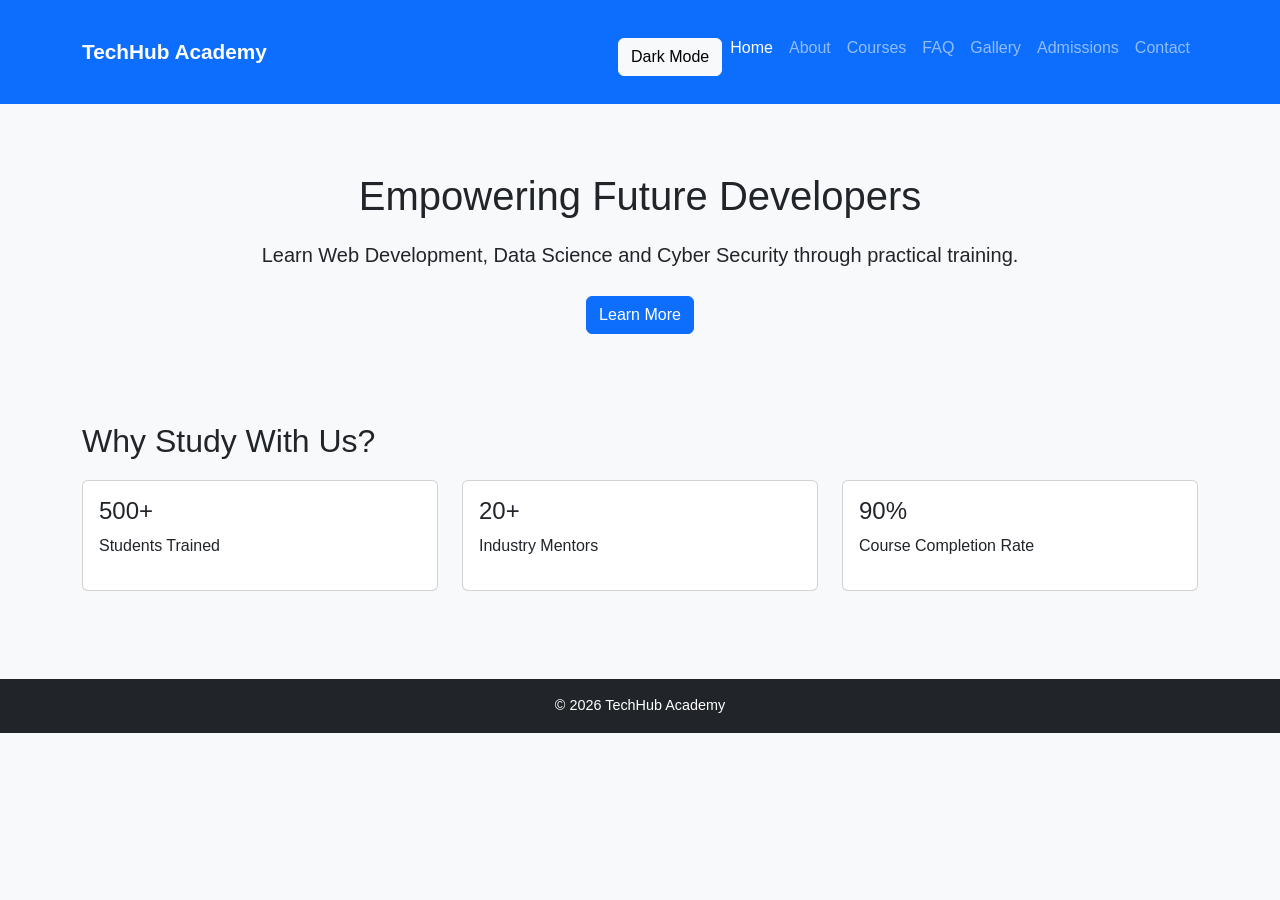
==== index.html @ f57adde9 "Add academy statistics section" ====
<!DOCTYPE html>
<html lang="en">
<head>
    <meta charset="UTF-8">
    <meta name="viewport" content="width=device-width, initial-scale=1.0">
    <title>TechHub Academy</title>

    <link href="https://cdn.jsdelivr.net/npm/bootstrap@5.3.3/dist/css/bootstrap.min.css" rel="stylesheet">

    <link rel="stylesheet" href="css/style.css">
</head>

<body>

<nav class="navbar navbar-expand-lg navbar-dark bg-primary">
  <div class="container">

    <a class="navbar-brand" href="index.html">
      TechHub Academy
    </a>

    <button class="navbar-toggler"
            type="button"
            data-bs-toggle="collapse"
            data-bs-target="#navbarNav">

      <span class="navbar-toggler-icon"></span>

    </button>

    <div class="collapse navbar-collapse" id="navbarNav">

     <ul class="navbar-nav ms-auto">

        <button
class="btn btn-light ms-3"
onclick="toggleDarkMode()">

Dark Mode

</button>
    <li class="nav-item">
        <a class="nav-link active" href="index.html">Home</a>
    </li>

    <li class="nav-item">
        <a class="nav-link" href="about.html">About</a>
    </li>

    <li class="nav-item">
        <a class="nav-link" href="courses.html">Courses</a>
    </li>

    <li class="nav-item">
        <a class="nav-link" href="faq.html">FAQ</a>
    </li>

    <li class="nav-item">
    <a class="nav-link" href="gallery.html">Gallery</a>
</li>

<li class="nav-item">
    <a class="nav-link" href="admissions.html">Admissions</a>
</li>

    <li class="nav-item">
        <a class="nav-link" href="contact.html">Contact</a>
    </li>



        
      </ul>

    </div>

  </div>
</nav>

<div class="container mt-5 text-center">

    <h1>Empowering Future Developers</h1>

    <p class="lead">
        Learn Web Development, Data Science and Cyber Security through practical training.
    </p>

    <a href="about.html" class="btn btn-primary">
        Learn More
    </a>

</div>

<section class="container mt-5">

    <h2>Why Study With Us?</h2>

    <div class="row">

        <div class="col-md-4">
            <div class="card p-3">
                <h4>500+</h4>
                <p>Students Trained</p>
            </div>
        </div>

        <div class="col-md-4">
            <div class="card p-3">
                <h4>20+</h4>
                <p>Industry Mentors</p>
            </div>
        </div>

        <div class="col-md-4">
            <div class="card p-3">
                <h4>90%</h4>
                <p>Course Completion Rate</p>
            </div>
        </div>

    </div>

</section>

<footer class="bg-dark text-white text-center p-3 mt-5">
    © 2026 TechHub Academy
</footer>

<script src="js/script.js"></script>

<script src="https://cdn.jsdelivr.net/npm/bootstrap@5.3.3/dist/js/bootstrap.bundle.min.js"></script>
</body>
</html>
---- css/style.css ----
body{
    font-family: Arial, sans-serif;
}

.card{
    margin-bottom:20px;
}

footer{
    background:#212529;
    color:white;
    text-align:center;
    padding:20px;
}

h1,h2{
    margin-bottom:20px;
}
.card {
    margin-bottom: 20px;
}

.container {
    padding-top: 20px;
    padding-bottom: 20px;
}

h1 {
    margin-bottom: 20px;
}

.btn {
    margin-top: 10px;
}
img {
    max-width: 100%;
    height: auto;
}
.navbar-brand {
    font-weight: bold;
    font-size: 1.3rem;
}

.card {
    transition: transform 0.3s ease;
}

.card:hover {
    transform: translateY(-5px);
}

.btn {
    transition: 0.3s ease;
}

footer {
    font-size: 0.9rem;
}

body {
    background-color: #f8f9fa;
}
.dark-mode {
    background-color: #212529;
    color: white;
}

.dark-mode .card {
    background-color: #343a40;
    color: white;
}

.dark-mode footer {
    background-color: black;
}
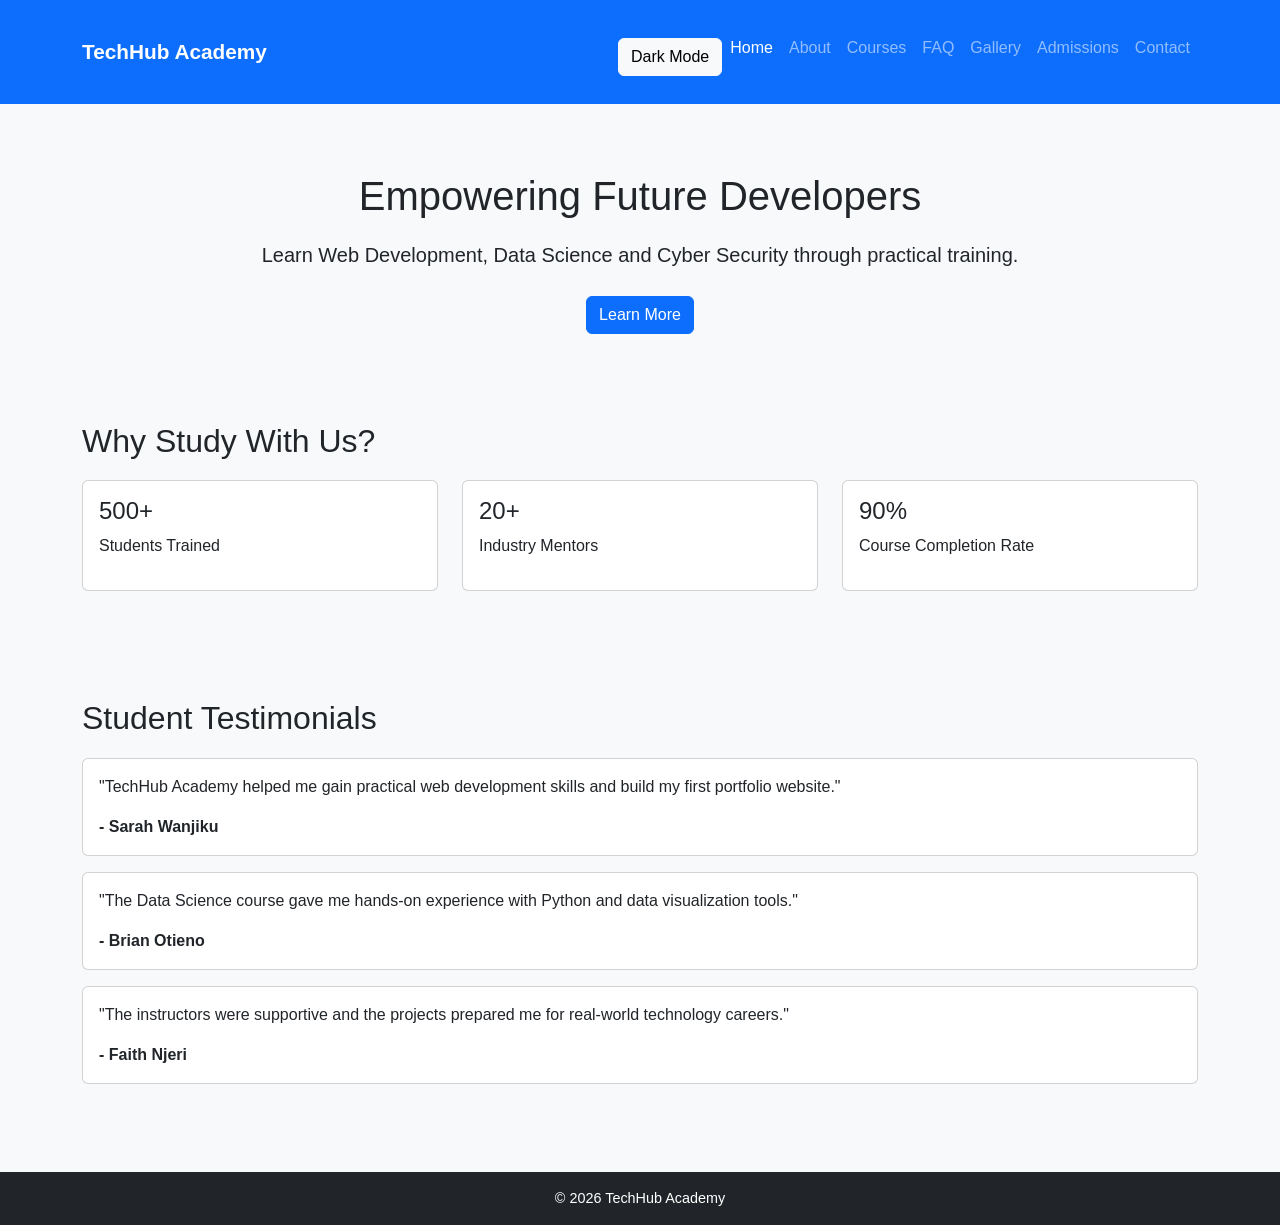
==== commit ff611e29: "Add student testimonials section" ====
--- a/index.html
+++ b/index.html
@@ -122,6 +122,36 @@
 
 </section>
 
+<section class="container mt-5">
+
+    <h2>Student Testimonials</h2>
+
+    <div class="card p-3 mb-3">
+        <p>
+            "TechHub Academy helped me gain practical web development skills
+            and build my first portfolio website."
+        </p>
+        <strong>- Sarah Wanjiku</strong>
+    </div>
+
+    <div class="card p-3 mb-3">
+        <p>
+            "The Data Science course gave me hands-on experience with Python
+            and data visualization tools."
+        </p>
+        <strong>- Brian Otieno</strong>
+    </div>
+
+    <div class="card p-3">
+        <p>
+            "The instructors were supportive and the projects prepared me
+            for real-world technology careers."
+        </p>
+        <strong>- Faith Njeri</strong>
+    </div>
+
+</section>
+
 <footer class="bg-dark text-white text-center p-3 mt-5">
     © 2026 TechHub Academy
 </footer>
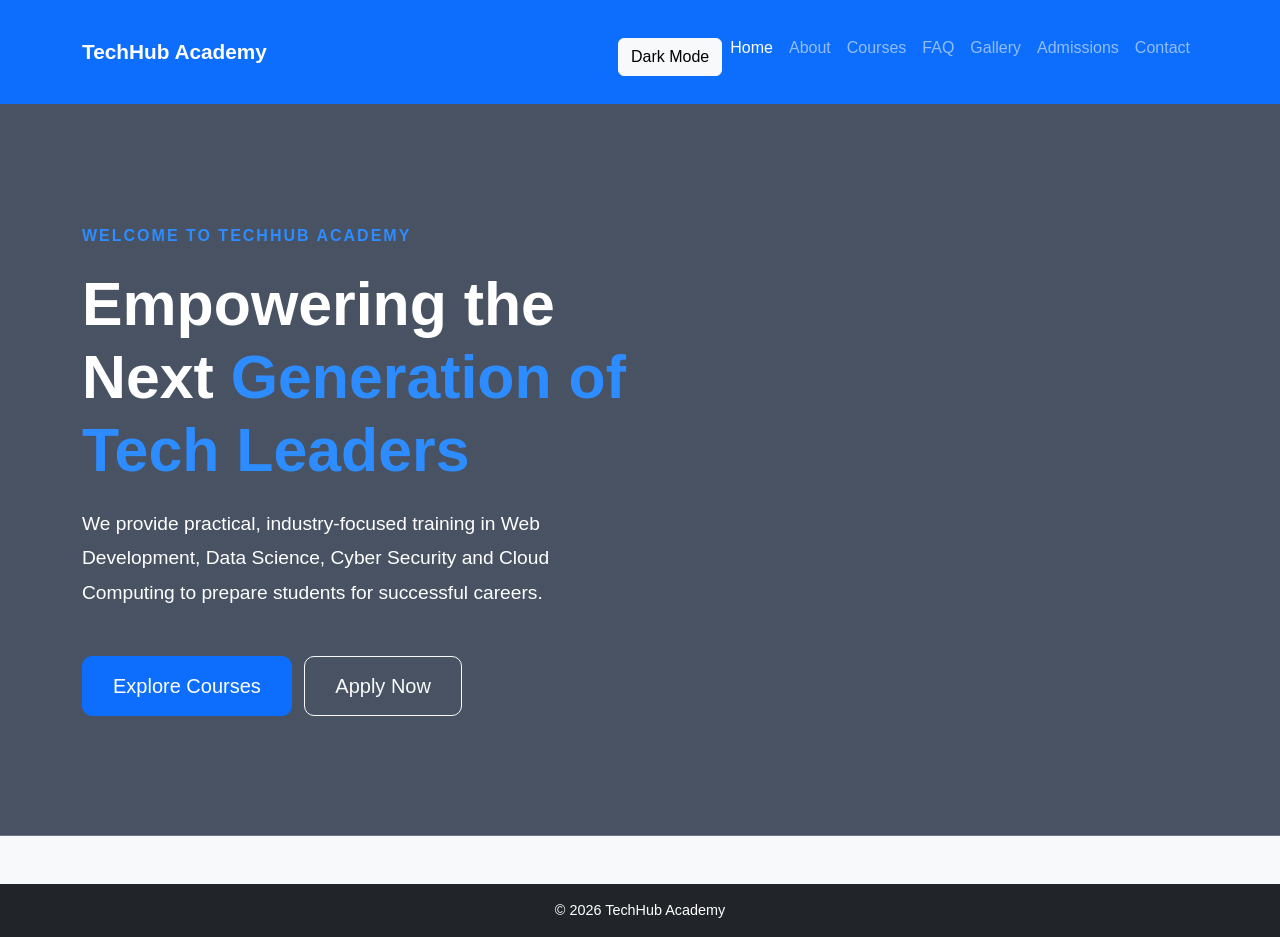
==== commit 5287fc75: "Redesign homepage" ====
--- a/index.html
+++ b/index.html
@@ -60,7 +60,7 @@
 </li>
 
 <li class="nav-item">
-    <a class="nav-link" href="admissions.html">Admissions</a>
+    <a class="nav-link" href="admission.html">Admissions</a>
 </li>
 
     <li class="nav-item">
@@ -77,77 +77,53 @@
   </div>
 </nav>
 
-<div class="container mt-5 text-center">
 
-    <h1>Empowering Future Developers</h1>
 
-    <p class="lead">
-        Learn Web Development, Data Science and Cyber Security through practical training.
-    </p>
+<section class="hero">
 
-    <a href="about.html" class="btn btn-primary">
-        Learn More
-    </a>
+    <div class="hero-overlay">
 
-</div>
+        <div class="container">
 
-<section class="container mt-5">
+            <div class="row align-items-center">
 
-    <h2>Why Study With Us?</h2>
+                <div class="col-lg-6">
 
-    <div class="row">
+                    <p class="hero-small">
+                        WELCOME TO TECHHUB ACADEMY
+                    </p>
 
-        <div class="col-md-4">
-            <div class="card p-3">
-                <h4>500+</h4>
-                <p>Students Trained</p>
+                    <h1>
+                        Empowering the Next
+                        <span>Generation of Tech Leaders</span>
+                    </h1>
+
+                    <p class="hero-text">
+                        We provide practical, industry-focused training in
+                        Web Development, Data Science, Cyber Security and
+                        Cloud Computing to prepare students for successful careers.
+                    </p>
+
+                    <a href="courses.html"
+                       class="btn btn-primary btn-lg">
+
+                        Explore Courses
+
+                    </a>
+
+                    <a href="contact.html"
+                       class="btn btn-outline-light btn-lg ms-2">
+
+                        Apply Now
+
+                    </a>
+
+                </div>
+
             </div>
+
         </div>
 
-        <div class="col-md-4">
-            <div class="card p-3">
-                <h4>20+</h4>
-                <p>Industry Mentors</p>
-            </div>
-        </div>
-
-        <div class="col-md-4">
-            <div class="card p-3">
-                <h4>90%</h4>
-                <p>Course Completion Rate</p>
-            </div>
-        </div>
-
-    </div>
-
-</section>
-
-<section class="container mt-5">
-
-    <h2>Student Testimonials</h2>
-
-    <div class="card p-3 mb-3">
-        <p>
-            "TechHub Academy helped me gain practical web development skills
-            and build my first portfolio website."
-        </p>
-        <strong>- Sarah Wanjiku</strong>
-    </div>
-
-    <div class="card p-3 mb-3">
-        <p>
-            "The Data Science course gave me hands-on experience with Python
-            and data visualization tools."
-        </p>
-        <strong>- Brian Otieno</strong>
-    </div>
-
-    <div class="card p-3">
-        <p>
-            "The instructors were supportive and the projects prepared me
-            for real-world technology careers."
-        </p>
-        <strong>- Faith Njeri</strong>
     </div>
 
 </section>
--- a/css/style.css
+++ b/css/style.css
@@ -72,4 +72,76 @@
 
 .dark-mode footer {
     background-color: black;
+}
+
+.hero{
+
+    background-image:
+    linear-gradient(rgba(4,18,40,.72),rgba(4,18,40,.72)),
+    url("images/hero.jpg");
+
+    background-size:cover;
+
+    background-position:center;
+
+    min-height:600px;
+
+    display:flex;
+
+    align-items:center;
+
+    color:white;
+
+}
+
+.hero-overlay{
+
+    width:100%;
+
+    padding:100px 0;
+
+}
+
+.hero-small{
+
+    color:#2d8cff;
+
+    font-weight:700;
+
+    letter-spacing:2px;
+
+}
+
+.hero h1{
+
+    font-size:3.8rem;
+
+    font-weight:700;
+
+    margin:20px 0;
+
+}
+
+.hero span{
+
+    color:#2d8cff;
+
+}
+
+.hero-text{
+
+    font-size:1.2rem;
+
+    line-height:1.8;
+
+    margin-bottom:35px;
+
+}
+
+.hero .btn{
+
+    padding:14px 30px;
+
+    border-radius:10px;
+
 }
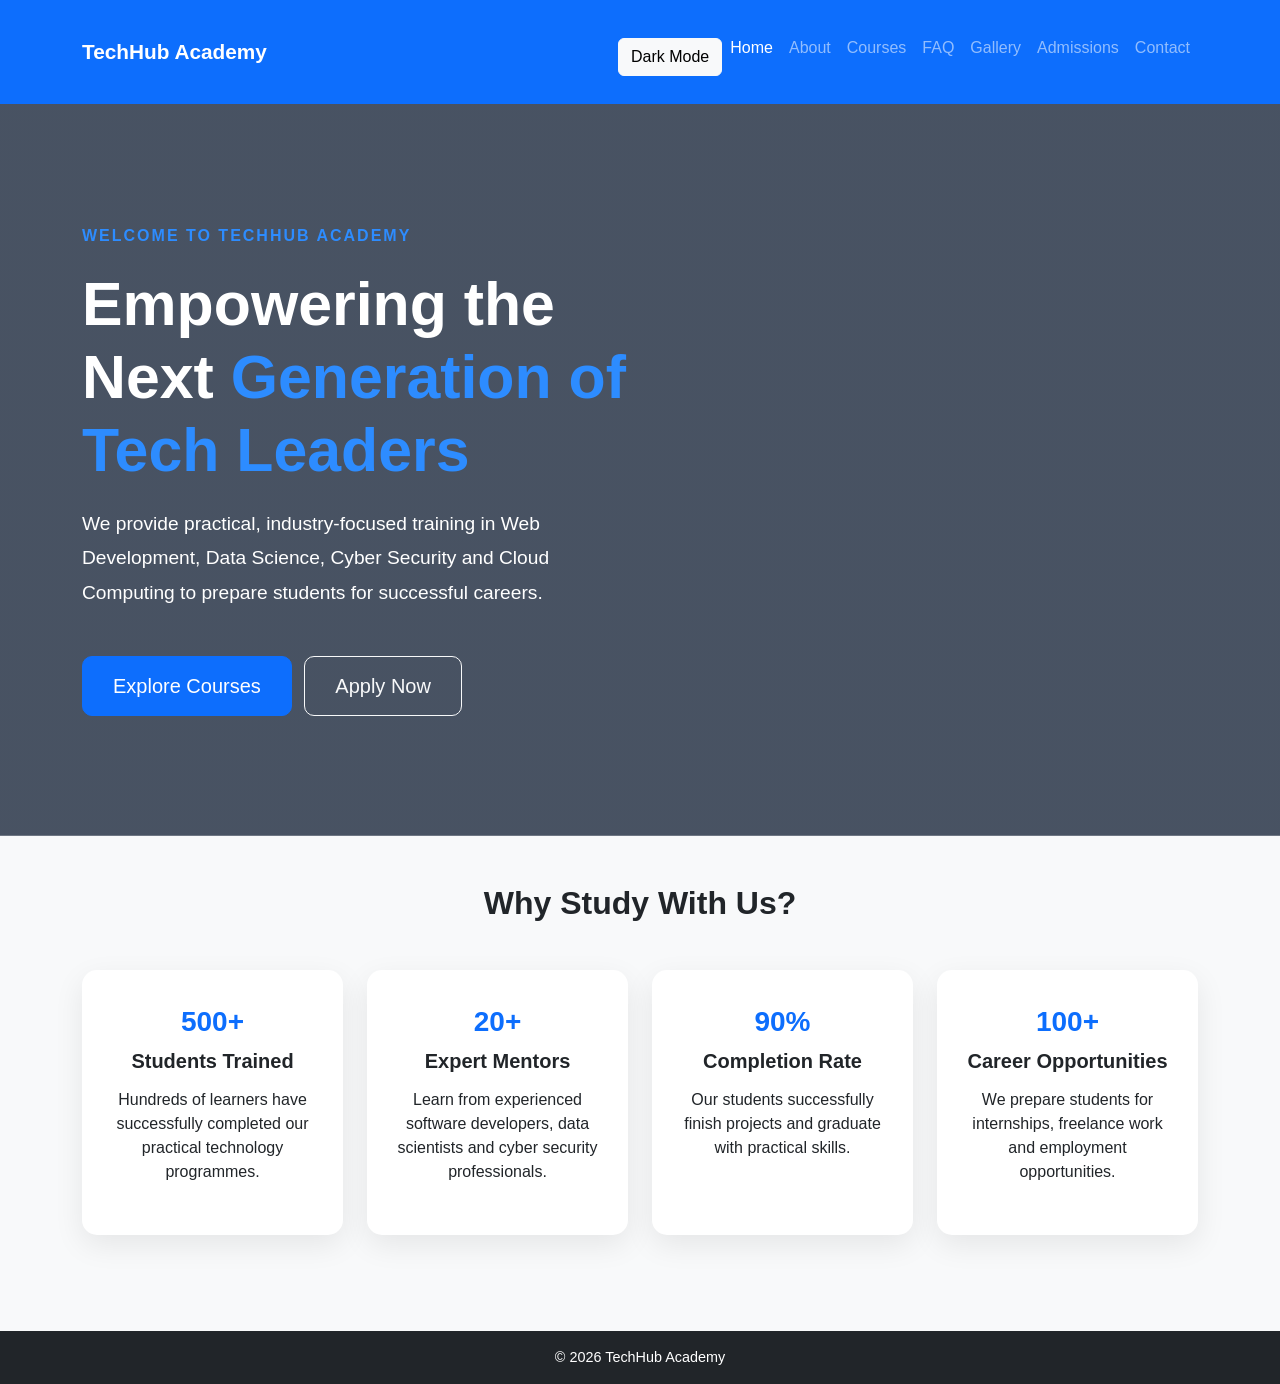
==== commit 3d1d776c: "Redesign homepage feature cards" ====
--- a/index.html
+++ b/index.html
@@ -127,7 +127,93 @@
     </div>
 
 </section>
-
+<section class="container py-5">
+
+    <h2 class="text-center mb-5 fw-bold">
+        Why Study With Us?
+    </h2>
+
+    <div class="row g-4">
+
+        <div class="col-md-3">
+
+            <div class="feature-card text-center">
+
+                <i class="bi bi-people-fill feature-icon"></i>
+
+                <h3>500+</h3>
+
+                <h5>Students Trained</h5>
+
+                <p>
+                    Hundreds of learners have successfully completed
+                    our practical technology programmes.
+                </p>
+
+            </div>
+
+        </div>
+
+        <div class="col-md-3">
+
+            <div class="feature-card text-center">
+
+                <i class="bi bi-mortarboard-fill feature-icon"></i>
+
+                <h3>20+</h3>
+
+                <h5>Expert Mentors</h5>
+
+                <p>
+                    Learn from experienced software developers,
+                    data scientists and cyber security professionals.
+                </p>
+
+            </div>
+
+        </div>
+
+        <div class="col-md-3">
+
+            <div class="feature-card text-center">
+
+                <i class="bi bi-award-fill feature-icon"></i>
+
+                <h3>90%</h3>
+
+                <h5>Completion Rate</h5>
+
+                <p>
+                    Our students successfully finish projects
+                    and graduate with practical skills.
+                </p>
+
+            </div>
+
+        </div>
+
+        <div class="col-md-3">
+
+            <div class="feature-card text-center">
+
+                <i class="bi bi-briefcase-fill feature-icon"></i>
+
+                <h3>100+</h3>
+
+                <h5>Career Opportunities</h5>
+
+                <p>
+                    We prepare students for internships,
+                    freelance work and employment opportunities.
+                </p>
+
+            </div>
+
+        </div>
+
+    </div>
+
+</section>
 <footer class="bg-dark text-white text-center p-3 mt-5">
     © 2026 TechHub Academy
 </footer>
--- a/css/style.css
+++ b/css/style.css
@@ -78,7 +78,7 @@
 
     background-image:
     linear-gradient(rgba(4,18,40,.72),rgba(4,18,40,.72)),
-    url("images/hero.jpg");
+    url("../images/hero.jpg");
 
     background-size:cover;
 
@@ -144,4 +144,57 @@
 
     border-radius:10px;
 
+}
+
+
+.feature-card{
+
+    background:white;
+
+    padding:35px 25px;
+
+    border-radius:15px;
+
+    box-shadow:0 10px 30px rgba(0,0,0,.08);
+
+    transition:.3s;
+
+    height:100%;
+
+}
+
+.feature-card:hover{
+
+    transform:translateY(-10px);
+
+    box-shadow:0 20px 40px rgba(0,0,0,.15);
+
+}
+
+.feature-icon{
+
+    font-size:3rem;
+
+    color:#0d6efd;
+
+    margin-bottom:20px;
+
+}
+
+.feature-card h3{
+
+    color:#0d6efd;
+
+    font-weight:700;
+
+}
+
+.feature-card h5{
+
+    margin-top:10px;
+
+    margin-bottom:15px;
+
+    font-weight:600;
+
 }
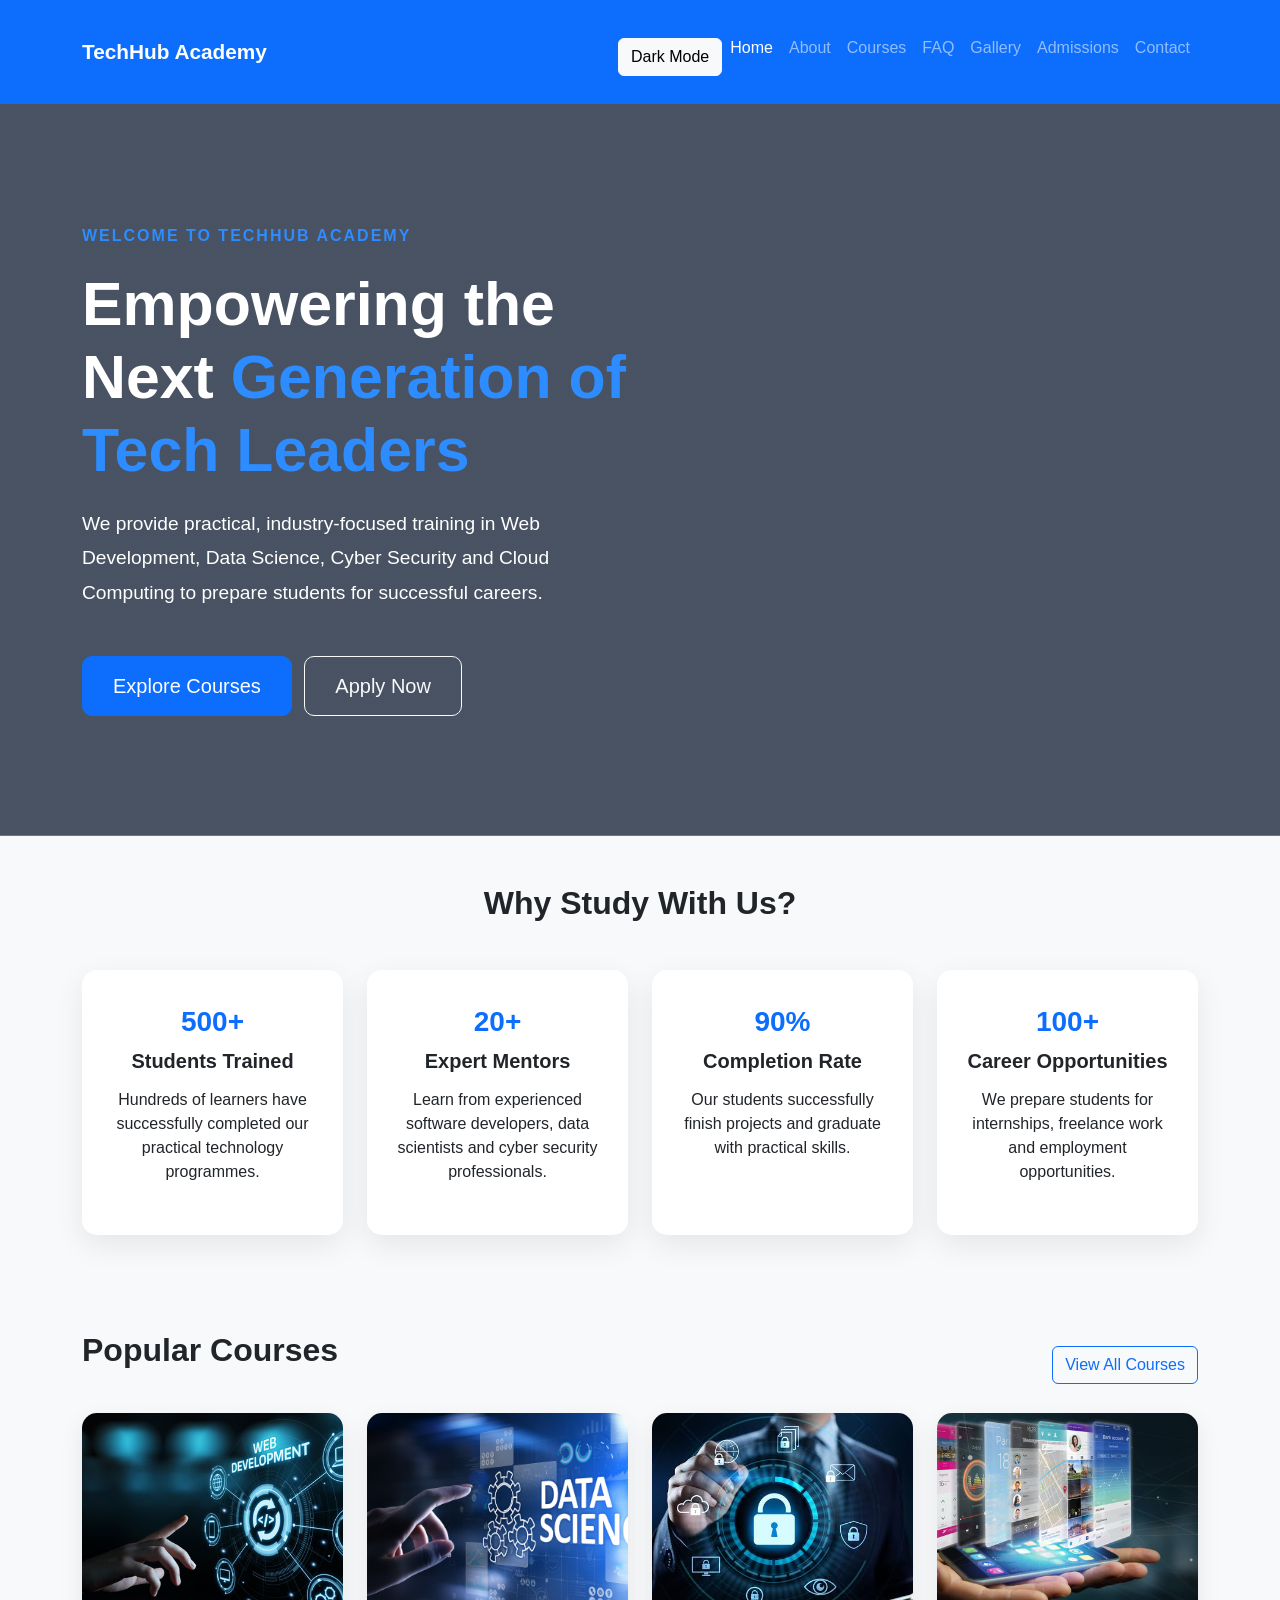
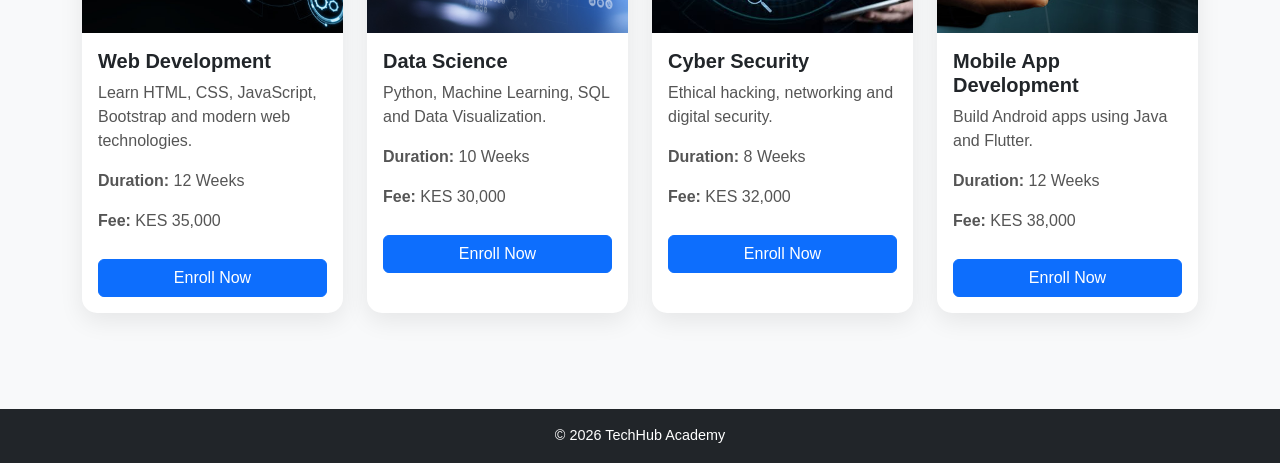
==== commit 524617fe: "Add popular courses section" ====
--- a/index.html
+++ b/index.html
@@ -214,6 +214,168 @@
     </div>
 
 </section>
+
+
+<section class="container py-5">
+
+    <div class="d-flex justify-content-between align-items-center mb-4">
+
+        <h2 class="fw-bold">
+            Popular Courses
+        </h2>
+
+        <a href="courses.html" class="btn btn-outline-primary">
+            View All Courses
+        </a>
+
+    </div>
+
+    <div class="row g-4">
+
+   
+
+        <div class="col-lg-3 col-md-6">
+
+            <div class="course-card">
+
+                <img src="images/web.jpg"
+                     class="img-fluid">
+
+                <div class="p-3">
+
+                    <h5>Web Development</h5>
+
+                    <p>
+                        Learn HTML, CSS, JavaScript,
+                        Bootstrap and modern web technologies.
+                    </p>
+
+                    <p><strong>Duration:</strong> 12 Weeks</p>
+
+                    <p><strong>Fee:</strong> KES 35,000</p>
+
+                    <a href="contact.html"
+                       class="btn btn-primary w-100">
+
+                        Enroll Now
+
+                    </a>
+
+                </div>
+
+            </div>
+
+        </div>
+
+
+
+        <div class="col-lg-3 col-md-6">
+
+            <div class="course-card">
+
+                <img src="images/data.jpg"
+                     class="img-fluid">
+
+                <div class="p-3">
+
+                    <h5>Data Science</h5>
+
+                    <p>
+                        Python, Machine Learning,
+                        SQL and Data Visualization.
+                    </p>
+
+                    <p><strong>Duration:</strong> 10 Weeks</p>
+
+                    <p><strong>Fee:</strong> KES 30,000</p>
+
+                    <a href="contact.html"
+                       class="btn btn-primary w-100">
+
+                        Enroll Now
+
+                    </a>
+
+                </div>
+
+            </div>
+
+        </div>
+
+     
+
+        <div class="col-lg-3 col-md-6">
+
+            <div class="course-card">
+
+                <img src="images/cyber.jpg"
+                     class="img-fluid">
+
+                <div class="p-3">
+
+                    <h5>Cyber Security</h5>
+
+                    <p>
+                        Ethical hacking,
+                        networking and digital security.
+                    </p>
+
+                    <p><strong>Duration:</strong> 8 Weeks</p>
+
+                    <p><strong>Fee:</strong> KES 32,000</p>
+
+                    <a href="contact.html"
+                       class="btn btn-primary w-100">
+
+                        Enroll Now
+
+                    </a>
+
+                </div>
+
+            </div>
+
+        </div>
+
+      
+
+        <div class="col-lg-3 col-md-6">
+
+            <div class="course-card">
+
+                <img src="images/mobile.jpg"
+                     class="img-fluid">
+
+                <div class="p-3">
+
+                    <h5>Mobile App Development</h5>
+
+                    <p>
+                        Build Android apps
+                        using Java and Flutter.
+                    </p>
+
+                    <p><strong>Duration:</strong> 12 Weeks</p>
+
+                    <p><strong>Fee:</strong> KES 38,000</p>
+
+                    <a href="contact.html"
+                       class="btn btn-primary w-100">
+
+                        Enroll Now
+
+                    </a>
+
+                </div>
+
+            </div>
+
+        </div>
+
+    </div>
+
+</section>
+
 <footer class="bg-dark text-white text-center p-3 mt-5">
     © 2026 TechHub Academy
 </footer>
--- a/css/style.css
+++ b/css/style.css
@@ -197,4 +197,50 @@
 
     font-weight:600;
 
+}
+
+.course-card{
+
+    background:white;
+
+    border-radius:15px;
+
+    overflow:hidden;
+
+    box-shadow:0 8px 25px rgba(0,0,0,.08);
+
+    transition:.3s;
+
+    height:100%;
+
+}
+
+.course-card:hover{
+
+    transform:translateY(-8px);
+
+    box-shadow:0 15px 35px rgba(0,0,0,.15);
+
+}
+
+.course-card img{
+
+    width:100%;
+
+    height:220px;
+
+    object-fit:cover;
+
+}
+
+.course-card h5{
+
+    font-weight:700;
+
+}
+
+.course-card p{
+
+    color:#555;
+
 }
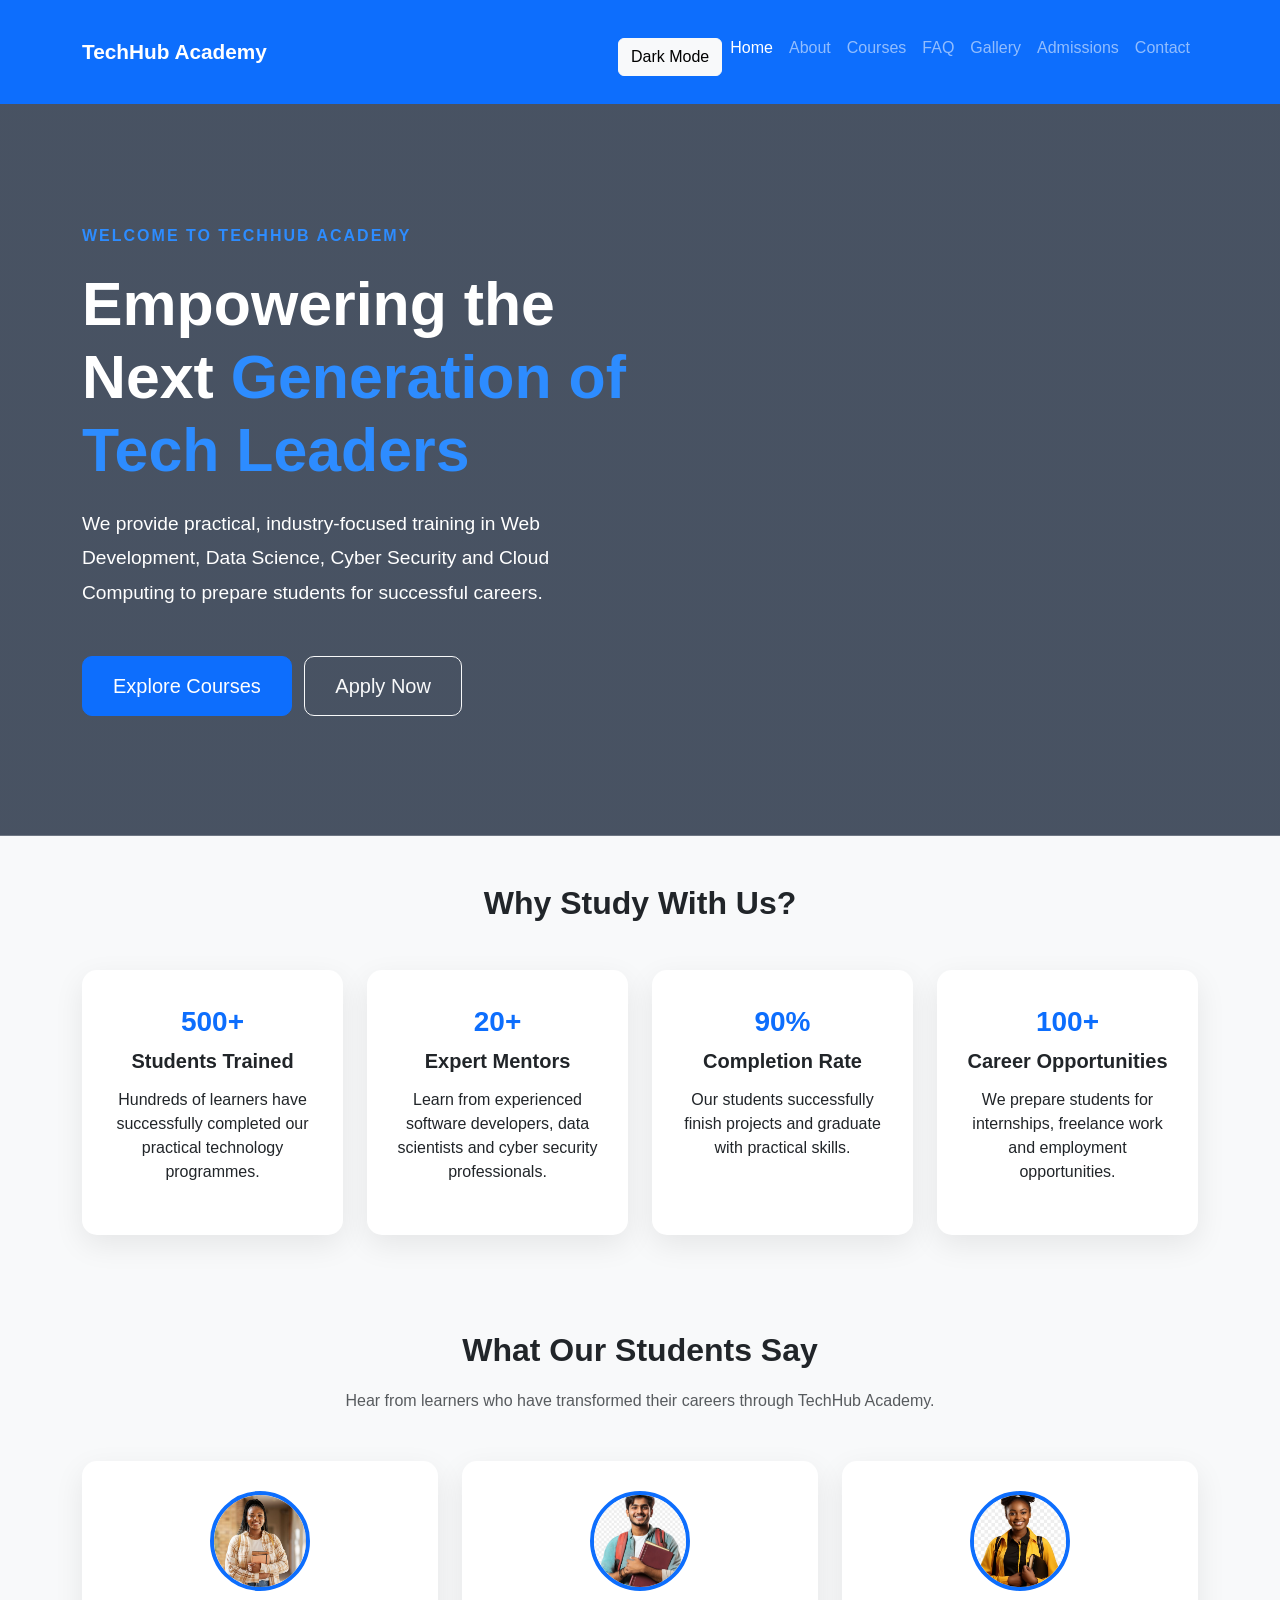
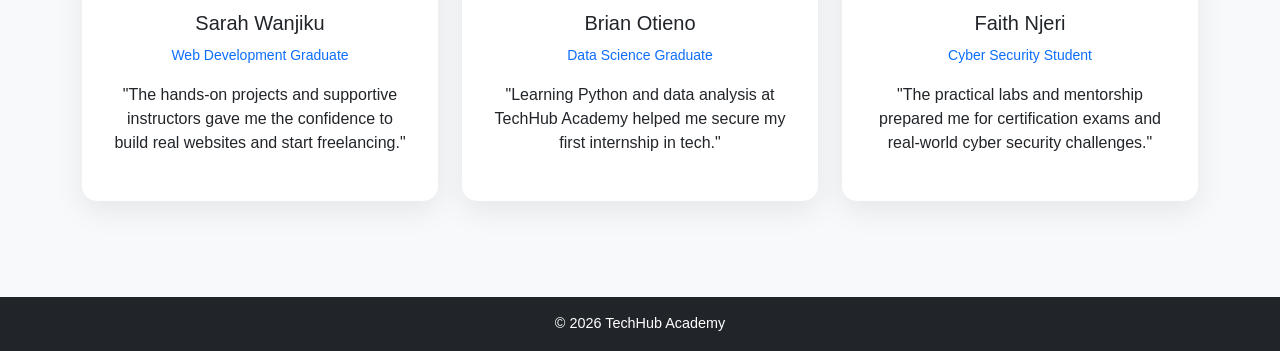
==== commit 59e10280: "Add testimonials" ====
--- a/index.html
+++ b/index.html
@@ -215,158 +215,81 @@
 
 </section>
 
-
 <section class="container py-5">
 
-    <div class="d-flex justify-content-between align-items-center mb-4">
-
-        <h2 class="fw-bold">
-            Popular Courses
-        </h2>
-
-        <a href="courses.html" class="btn btn-outline-primary">
-            View All Courses
-        </a>
+    <div class="text-center mb-5">
+
+        <h2 class="fw-bold">What Our Students Say</h2>
+
+        <p class="text-muted">
+            Hear from learners who have transformed their careers through TechHub Academy.
+        </p>
 
     </div>
 
     <div class="row g-4">
 
-   
-
-        <div class="col-lg-3 col-md-6">
-
-            <div class="course-card">
-
-                <img src="images/web.jpg"
-                     class="img-fluid">
-
-                <div class="p-3">
-
-                    <h5>Web Development</h5>
-
-                    <p>
-                        Learn HTML, CSS, JavaScript,
-                        Bootstrap and modern web technologies.
-                    </p>
-
-                    <p><strong>Duration:</strong> 12 Weeks</p>
-
-                    <p><strong>Fee:</strong> KES 35,000</p>
-
-                    <a href="contact.html"
-                       class="btn btn-primary w-100">
-
-                        Enroll Now
-
-                    </a>
-
-                </div>
-
-            </div>
-
-        </div>
-
-
-
-        <div class="col-lg-3 col-md-6">
-
-            <div class="course-card">
-
-                <img src="images/data.jpg"
-                     class="img-fluid">
-
-                <div class="p-3">
-
-                    <h5>Data Science</h5>
-
-                    <p>
-                        Python, Machine Learning,
-                        SQL and Data Visualization.
-                    </p>
-
-                    <p><strong>Duration:</strong> 10 Weeks</p>
-
-                    <p><strong>Fee:</strong> KES 30,000</p>
-
-                    <a href="contact.html"
-                       class="btn btn-primary w-100">
-
-                        Enroll Now
-
-                    </a>
-
-                </div>
-
-            </div>
-
-        </div>
-
-     
-
-        <div class="col-lg-3 col-md-6">
-
-            <div class="course-card">
-
-                <img src="images/cyber.jpg"
-                     class="img-fluid">
-
-                <div class="p-3">
-
-                    <h5>Cyber Security</h5>
-
-                    <p>
-                        Ethical hacking,
-                        networking and digital security.
-                    </p>
-
-                    <p><strong>Duration:</strong> 8 Weeks</p>
-
-                    <p><strong>Fee:</strong> KES 32,000</p>
-
-                    <a href="contact.html"
-                       class="btn btn-primary w-100">
-
-                        Enroll Now
-
-                    </a>
-
-                </div>
-
-            </div>
-
-        </div>
-
-      
-
-        <div class="col-lg-3 col-md-6">
-
-            <div class="course-card">
-
-                <img src="images/mobile.jpg"
-                     class="img-fluid">
-
-                <div class="p-3">
-
-                    <h5>Mobile App Development</h5>
-
-                    <p>
-                        Build Android apps
-                        using Java and Flutter.
-                    </p>
-
-                    <p><strong>Duration:</strong> 12 Weeks</p>
-
-                    <p><strong>Fee:</strong> KES 38,000</p>
-
-                    <a href="contact.html"
-                       class="btn btn-primary w-100">
-
-                        Enroll Now
-
-                    </a>
-
-                </div>
+        <div class="col-lg-4">
+
+            <div class="testimonial-card">
+
+                <img src="images/student1.jpg"
+                     class="testimonial-img"
+                     alt="Student">
+
+                <h5>Sarah Wanjiku</h5>
+
+                <small class="text-primary">
+                    Web Development Graduate
+                </small>
+
+                <p class="mt-3">
+                    "The hands-on projects and supportive instructors gave me the confidence to build real websites and start freelancing."
+                </p>
+
+            </div>
+
+        </div>
+
+        <div class="col-lg-4">
+
+            <div class="testimonial-card">
+
+                <img src="images/student2.jpg"
+                     class="testimonial-img"
+                     alt="Student">
+
+                <h5>Brian Otieno</h5>
+
+                <small class="text-primary">
+                    Data Science Graduate
+                </small>
+
+                <p class="mt-3">
+                    "Learning Python and data analysis at TechHub Academy helped me secure my first internship in tech."
+                </p>
+
+            </div>
+
+        </div>
+
+        <div class="col-lg-4">
+
+            <div class="testimonial-card">
+
+                <img src="images/student3.jpg"
+                     class="testimonial-img"
+                     alt="Student">
+
+                <h5>Faith Njeri</h5>
+
+                <small class="text-primary">
+                    Cyber Security Student
+                </small>
+
+                <p class="mt-3">
+                    "The practical labs and mentorship prepared me for certification exams and real-world cyber security challenges."
+                </p>
 
             </div>
 
@@ -375,6 +298,7 @@
     </div>
 
 </section>
+
 
 <footer class="bg-dark text-white text-center p-3 mt-5">
     © 2026 TechHub Academy
--- a/css/style.css
+++ b/css/style.css
@@ -199,15 +199,19 @@
 
 }
 
-.course-card{
-
-    background:white;
+
+
+.testimonial-card{
+
+    background:#ffffff;
+
+    padding:30px;
 
     border-radius:15px;
 
-    overflow:hidden;
-
-    box-shadow:0 8px 25px rgba(0,0,0,.08);
+    text-align:center;
+
+    box-shadow:0 10px 30px rgba(0,0,0,.08);
 
     transition:.3s;
 
@@ -215,32 +219,26 @@
 
 }
 
-.course-card:hover{
+.testimonial-card:hover{
 
     transform:translateY(-8px);
 
-    box-shadow:0 15px 35px rgba(0,0,0,.15);
-
-}
-
-.course-card img{
-
-    width:100%;
-
-    height:220px;
+    box-shadow:0 20px 40px rgba(0,0,0,.15);
+
+}
+
+.testimonial-img{
+
+    width:100px;
+
+    height:100px;
+
+    border-radius:50%;
 
     object-fit:cover;
 
-}
-
-.course-card h5{
-
-    font-weight:700;
-
-}
-
-.course-card p{
-
-    color:#555;
+    margin-bottom:20px;
+
+    border:4px solid #0d6efd;
 
 }
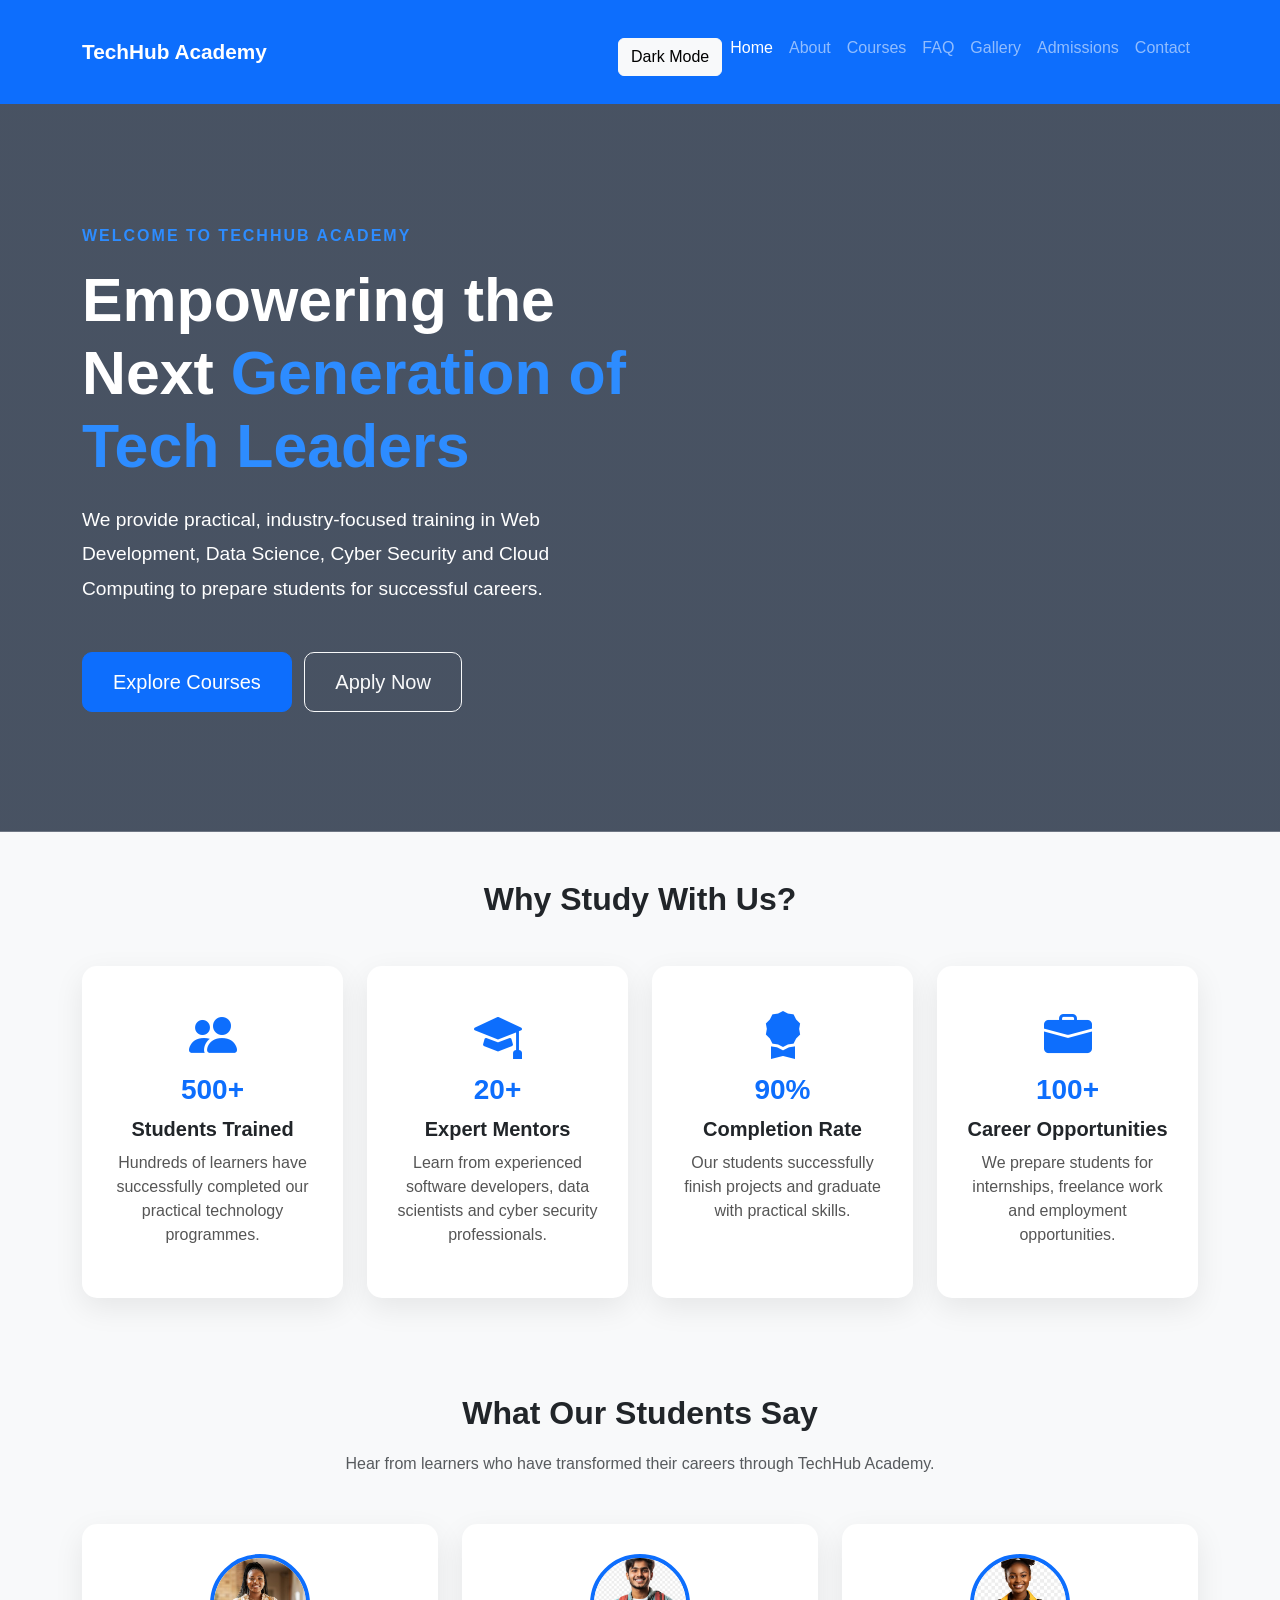
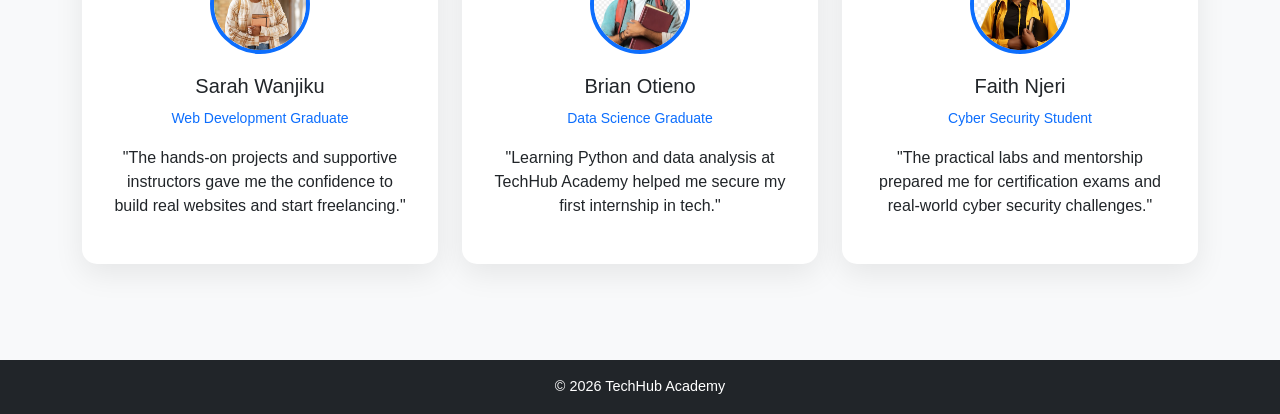
==== commit 14c0daca: "modified darkmode and bootstrap" ====
--- a/index.html
+++ b/index.html
@@ -6,7 +6,9 @@
     <title>TechHub Academy</title>
 
     <link href="https://cdn.jsdelivr.net/npm/bootstrap@5.3.3/dist/css/bootstrap.min.css" rel="stylesheet">
-
+ 
+    <link rel="stylesheet"
+href="https://cdn.jsdelivr.net/npm/bootstrap-icons@1.11.3/font/bootstrap-icons.min.css">
     <link rel="stylesheet" href="css/style.css">
 </head>
 
--- a/css/style.css
+++ b/css/style.css
@@ -1,9 +1,35 @@
+
+
 body{
     font-family: Arial, sans-serif;
-}
-
-.card{
+    background:#f8f9fa;
+    margin:0;
+    padding:0;
+    transition:background .3s,color .3s;
+}
+
+.container{
+    padding-top:20px;
+    padding-bottom:20px;
+}
+
+h1,h2{
     margin-bottom:20px;
+}
+
+img{
+    max-width:100%;
+    height:auto;
+}
+
+.btn{
+    margin-top:10px;
+    transition:.3s;
+}
+
+.navbar-brand{
+    font-weight:bold;
+    font-size:1.3rem;
 }
 
 footer{
@@ -11,83 +37,23 @@
     color:white;
     text-align:center;
     padding:20px;
-}
-
-h1,h2{
-    margin-bottom:20px;
-}
-.card {
-    margin-bottom: 20px;
-}
-
-.container {
-    padding-top: 20px;
-    padding-bottom: 20px;
-}
-
-h1 {
-    margin-bottom: 20px;
-}
-
-.btn {
-    margin-top: 10px;
-}
-img {
-    max-width: 100%;
-    height: auto;
-}
-.navbar-brand {
-    font-weight: bold;
-    font-size: 1.3rem;
-}
-
-.card {
-    transition: transform 0.3s ease;
-}
-
-.card:hover {
-    transform: translateY(-5px);
-}
-
-.btn {
-    transition: 0.3s ease;
-}
-
-footer {
-    font-size: 0.9rem;
-}
-
-body {
-    background-color: #f8f9fa;
-}
-.dark-mode {
-    background-color: #212529;
-    color: white;
-}
-
-.dark-mode .card {
-    background-color: #343a40;
-    color: white;
-}
-
-.dark-mode footer {
-    background-color: black;
-}
+    font-size:.9rem;
+}
+
+
 
 .hero{
 
-    background-image:
+    background:
     linear-gradient(rgba(4,18,40,.72),rgba(4,18,40,.72)),
     url("../images/hero.jpg");
 
     background-size:cover;
-
     background-position:center;
 
     min-height:600px;
 
     display:flex;
-
     align-items:center;
 
     color:white;
@@ -97,7 +63,6 @@
 .hero-overlay{
 
     width:100%;
-
     padding:100px 0;
 
 }
@@ -105,9 +70,7 @@
 .hero-small{
 
     color:#2d8cff;
-
-    font-weight:700;
-
+    font-weight:700;
     letter-spacing:2px;
 
 }
@@ -115,10 +78,7 @@
 .hero h1{
 
     font-size:3.8rem;
-
-    font-weight:700;
-
-    margin:20px 0;
+    font-weight:700;
 
 }
 
@@ -131,9 +91,7 @@
 .hero-text{
 
     font-size:1.2rem;
-
     line-height:1.8;
-
     margin-bottom:35px;
 
 }
@@ -141,32 +99,27 @@
 .hero .btn{
 
     padding:14px 30px;
-
     border-radius:10px;
 
 }
 
 
+
 .feature-card{
 
     background:white;
-
     padding:35px 25px;
-
-    border-radius:15px;
-
-    box-shadow:0 10px 30px rgba(0,0,0,.08);
-
-    transition:.3s;
-
+    border-radius:15px;
+    box-shadow:0 10px 30px rgba(0,0,0,.08);
+    transition:.3s;
     height:100%;
+    text-align:center;
 
 }
 
 .feature-card:hover{
 
     transform:translateY(-10px);
-
     box-shadow:0 20px 40px rgba(0,0,0,.15);
 
 }
@@ -174,9 +127,7 @@
 .feature-icon{
 
     font-size:3rem;
-
     color:#0d6efd;
-
     margin-bottom:20px;
 
 }
@@ -184,37 +135,33 @@
 .feature-card h3{
 
     color:#0d6efd;
-
     font-weight:700;
 
 }
 
 .feature-card h5{
 
-    margin-top:10px;
-
-    margin-bottom:15px;
-
+    margin:10px 0;
     font-weight:600;
-
-}
-
+    color:#212529;
+
+}
+
+.feature-card p{
+
+    color:#555;
+
+}
 
 
 .testimonial-card{
 
-    background:#ffffff;
-
+    background:white;
     padding:30px;
-
-    border-radius:15px;
-
+    border-radius:15px;
     text-align:center;
-
-    box-shadow:0 10px 30px rgba(0,0,0,.08);
-
-    transition:.3s;
-
+    box-shadow:0 10px 30px rgba(0,0,0,.08);
+    transition:.3s;
     height:100%;
 
 }
@@ -223,22 +170,227 @@
 
     transform:translateY(-8px);
 
+}
+
+.testimonial-img{
+
+    width:100px;
+    height:100px;
+    border-radius:50%;
+    object-fit:cover;
+    margin-bottom:20px;
+    border:4px solid #0d6efd;
+
+}
+
+
+
+.course-card{
+
+    background:white;
+    border-radius:15px;
+    overflow:hidden;
+    box-shadow:0 10px 30px rgba(0,0,0,.08);
+    transition:.3s;
+    height:100%;
+
+}
+
+.course-card:hover{
+
+    transform:translateY(-8px);
+
+}
+
+.course-card img{
+
+    width:100%;
+    height:250px;
+    object-fit:cover;
+
+}
+
+.course-card h3{
+
+    font-weight:700;
+
+}
+
+.course-card p{
+
+    color:#555;
+
+}
+
+
+
+.gallery-card{
+
+    background:white;
+    border-radius:15px;
+    overflow:hidden;
+    box-shadow:0 10px 30px rgba(0,0,0,.08);
+    transition:.3s;
+    height:100%;
+
+}
+
+.gallery-card:hover{
+
+    transform:translateY(-8px);
+
+}
+
+.gallery-card img{
+
+    width:100%;
+    height:250px;
+    object-fit:cover;
+
+}
+
+.gallery-card h5{
+
+    font-weight:700;
+    color:#212529;
+
+}
+
+.gallery-card p{
+
+    color:#555;
+
+}
+
+
+
+.card{
+
+    border:none;
+    border-radius:15px;
+    margin-bottom:20px;
+    transition:.3s;
+
+}
+
+.card:hover{
+
+    transform:translateY(-6px);
     box-shadow:0 20px 40px rgba(0,0,0,.15);
 
 }
-
-.testimonial-img{
-
-    width:100px;
-
-    height:100px;
-
-    border-radius:50%;
+.card img{
+
+    width:100%;
+
+    height:300px;
 
     object-fit:cover;
 
-    margin-bottom:20px;
-
-    border:4px solid #0d6efd;
-
-}+    object-position:center;
+
+    display:block;
+
+}
+
+
+form{
+
+    background:white;
+    padding:30px;
+    border-radius:15px;
+    box-shadow:0 10px 30px rgba(0,0,0,.08);
+
+}
+
+.accordion-button{
+
+    font-weight:600;
+
+}
+
+
+body.dark-mode{
+
+    background:#212529;
+    color:white;
+
+}
+
+body.dark-mode footer{
+
+    background:black;
+
+}
+
+body.dark-mode .feature-card,
+body.dark-mode .testimonial-card,
+body.dark-mode .course-card,
+body.dark-mode .gallery-card,
+body.dark-mode .card{
+
+    background:#343a40;
+    color:white;
+
+}
+
+body.dark-mode .feature-card h3{
+
+    color:#4ea3ff;
+
+}
+
+body.dark-mode .feature-card h5,
+body.dark-mode .feature-card p,
+body.dark-mode .testimonial-card h5,
+body.dark-mode .testimonial-card p,
+body.dark-mode .testimonial-card small,
+body.dark-mode .course-card h3,
+body.dark-mode .course-card p,
+body.dark-mode .gallery-card h5,
+body.dark-mode .gallery-card p,
+body.dark-mode .card p,
+body.dark-mode .card h1,
+body.dark-mode .card h2,
+body.dark-mode .card h3,
+body.dark-mode .card h4,
+body.dark-mode .card h5{
+
+    color:white !important;
+
+}
+
+body.dark-mode .text-muted{
+
+    color:#d0d0d0 !important;
+
+}
+
+body.dark-mode form{
+
+    background:#343a40;
+
+}
+
+body.dark-mode form label{
+
+    color:white;
+
+}
+
+body.dark-mode input,
+body.dark-mode textarea{
+
+    background:#495057;
+    color:white;
+    border:1px solid #6c757d;
+
+}
+
+body.dark-mode input::placeholder,
+body.dark-mode textarea::placeholder{
+
+    color:#ced4da;
+
+}
+```
